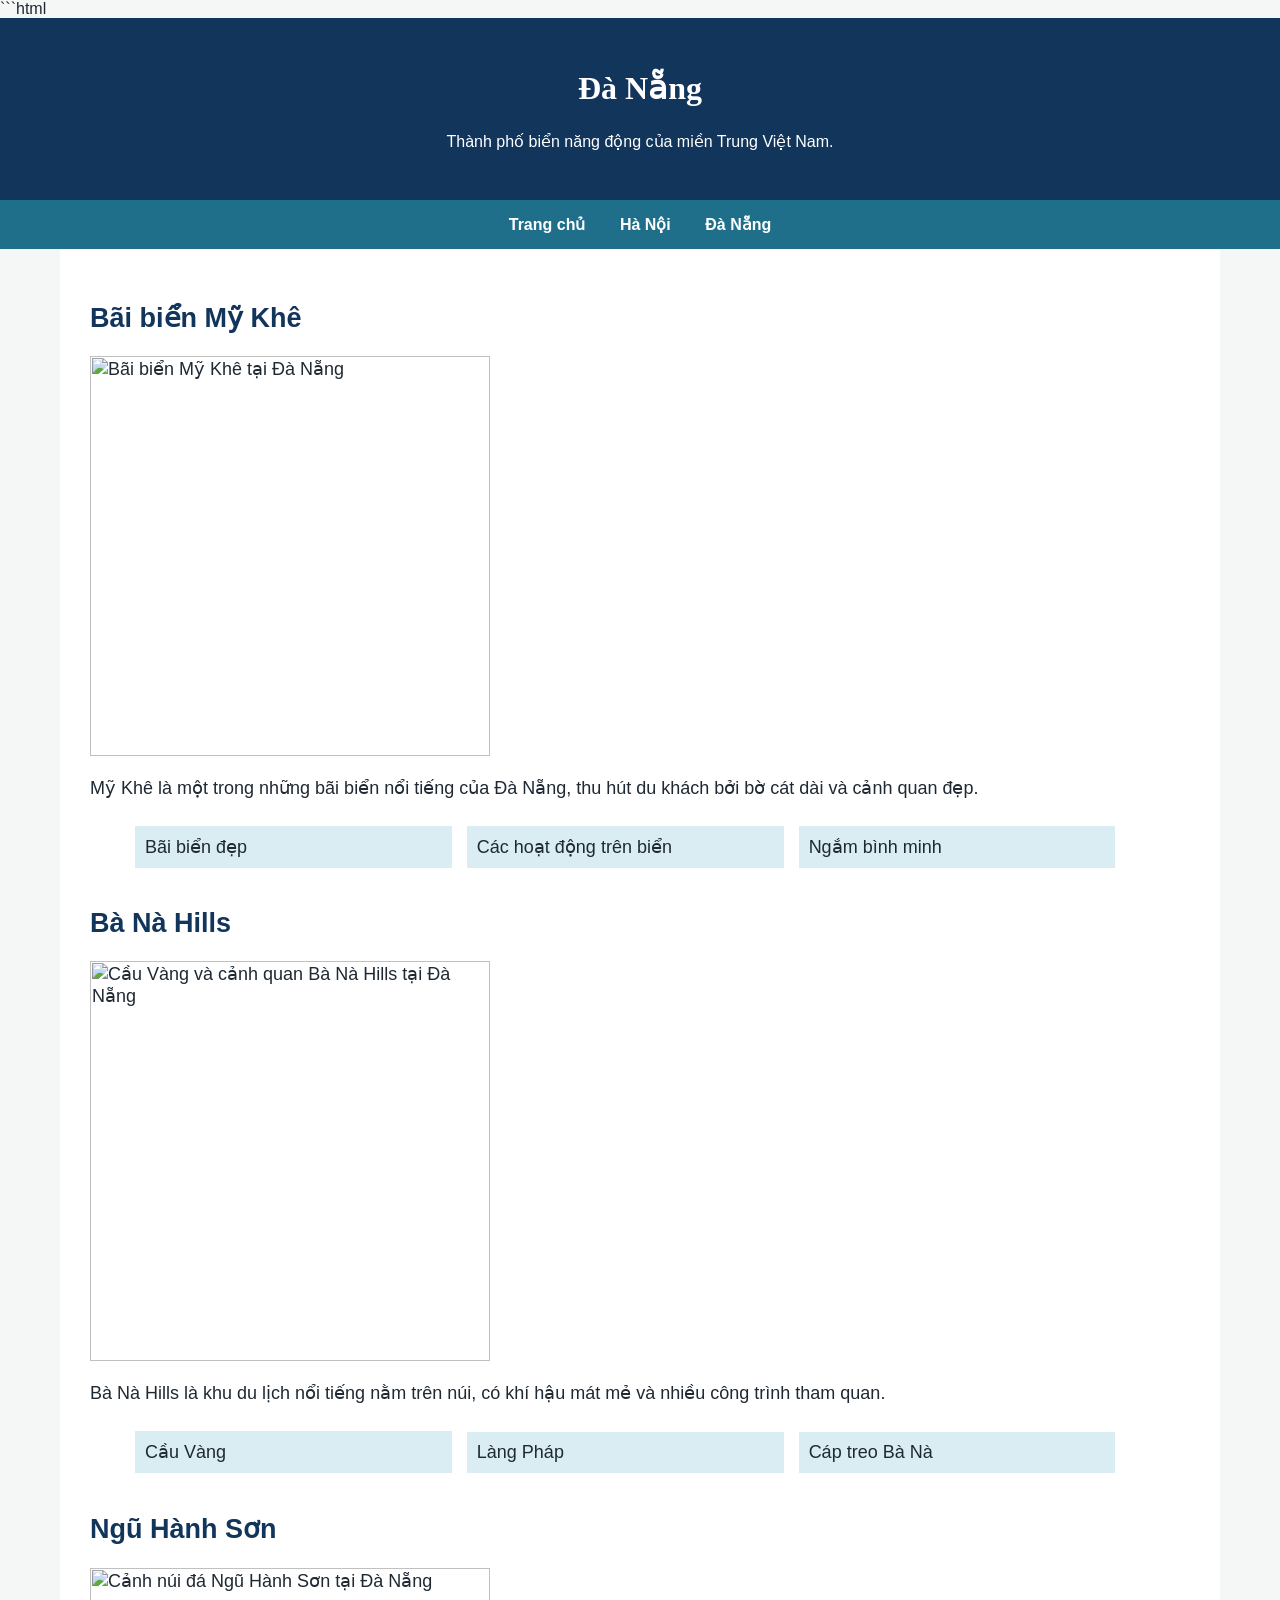
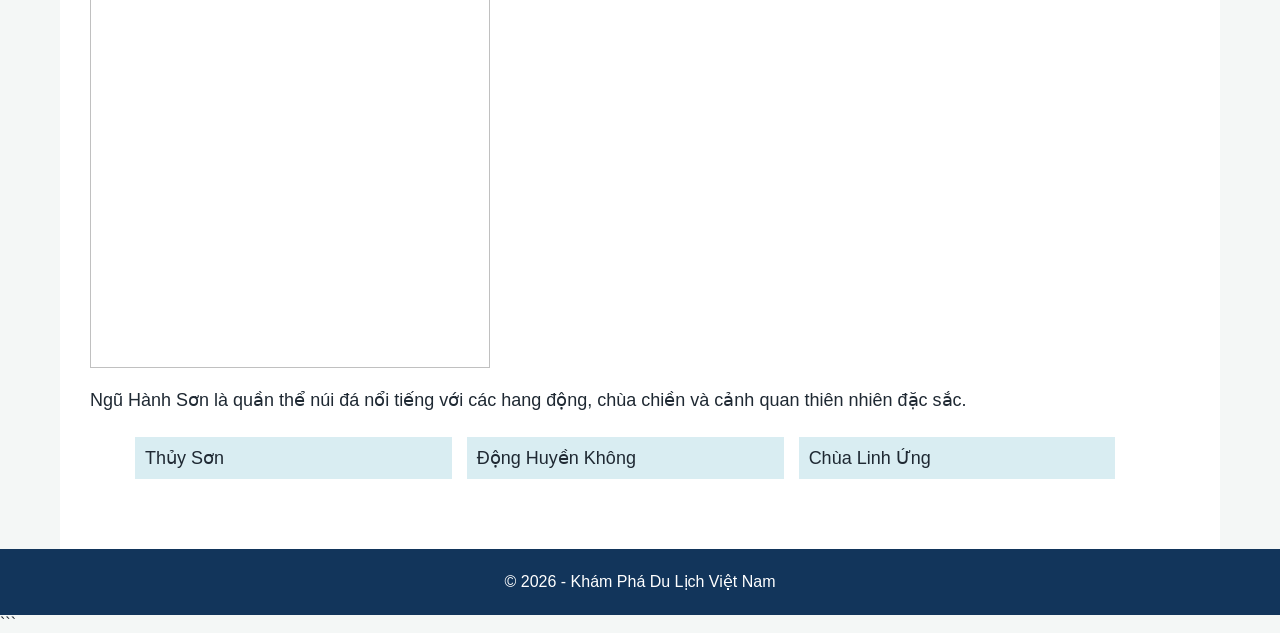
==== danang.html @ aa557054 "Complete CSS Homework 1" ====
```html
<!DOCTYPE html>
<html lang="vi">

<head>
    <meta charset="UTF-8">
    <meta name="viewport" content="width=device-width, initial-scale=1.0">
    <title>Đà Nẵng - Khám Phá Du Lịch Việt Nam</title>
    <link rel="stylesheet" href="style.css">
</head>

<body>

    <header>
        <h1>Đà Nẵng</h1>
        <p>Thành phố biển năng động của miền Trung Việt Nam.</p>
    </header>

    <nav>
        <a href="index.html">Trang chủ</a>
        <a href="hanoi.html">Hà Nội</a>
        <a href="danang.html">Đà Nẵng</a>
    </nav>

    <main>

        <section>
            <h2>Bãi biển Mỹ Khê</h2>

            <img src="https://images.unsplash.com/photo-1559592413-7cec4d0cae2b" alt="Bãi biển Mỹ Khê tại Đà Nẵng"
                width="400" height="250">

            <p>
                Mỹ Khê là một trong những bãi biển nổi tiếng của Đà Nẵng,
                thu hút du khách bởi bờ cát dài và cảnh quan đẹp.
            </p>

            <ul>
                <li>Bãi biển đẹp</li>
                <li>Các hoạt động trên biển</li>
                <li>Ngắm bình minh</li>
            </ul>
        </section>

        <section>
            <h2>Bà Nà Hills</h2>

            <img src="https://images.unsplash.com/photo-1528127269322-539801943592"
                alt="Cầu Vàng và cảnh quan Bà Nà Hills tại Đà Nẵng" width="400" height="250">

            <p>
                Bà Nà Hills là khu du lịch nổi tiếng nằm trên núi,
                có khí hậu mát mẻ và nhiều công trình tham quan.
            </p>

            <ul>
                <li>Cầu Vàng</li>
                <li>Làng Pháp</li>
                <li>Cáp treo Bà Nà</li>
            </ul>
        </section>

        <section>
            <h2>Ngũ Hành Sơn</h2>

            <img src="https://images.unsplash.com/photo-1583417319070-4a69db38a482"
                alt="Cảnh núi đá Ngũ Hành Sơn tại Đà Nẵng" width="400" height="250">

            <p>
                Ngũ Hành Sơn là quần thể núi đá nổi tiếng với các hang động,
                chùa chiền và cảnh quan thiên nhiên đặc sắc.
            </p>

            <ul>
                <li>Thủy Sơn</li>
                <li>Động Huyền Không</li>
                <li>Chùa Linh Ứng</li>
            </ul>
        </section>

    </main>

    <footer>
        <p>&copy; 2026 - Khám Phá Du Lịch Việt Nam</p>
    </footer>

</body>

</html>
```
---- style.css ----
body {
    font-family: Arial, Helvetica, sans-serif;
    font-size: 16px;
    margin: 0;
    background-color: #f4f7f6;
    color: #1f2933;
}

header {
    background-color: #12355b;
    color: #ffffff;
    padding: 30px;
    text-align: center;
}

nav {
    background-color: #1f6f8b;
    padding: 15px;
    text-align: center;
}

nav a {
    color: #ffffff;
    font-weight: bold;
    text-decoration: none;
    margin: 0 15px;
}

nav a:hover {
    text-decoration: underline;
}

main {
    background-color: #ffffff;
    font-size: 18px;
    padding: 30px;
    max-width: 1100px;
    margin: 0 auto;
}

section {
    margin-bottom: 35px;
}

h1 {
    text-align: center;
    font-family: Georgia, "Times New Roman", serif;
    color: #ffffff;
}

h2 {
    color: #12355b;
}

p {
    line-height: 1.6;
}

li {
    display: inline-block;
    width: 28%;
    margin: 5px;
    padding: 10px;
    background-color: #d9edf2;
}

img {
    max-width: 100%;
    height: auto;
}

footer {
    background-color: #12355b;
    color: #ffffff;
    text-align: center;
    padding: 20px;
}

footer p {
    margin: 0;
}

a {
    color: #0645ad;
}

nav a {
    color: #ffffff;
}
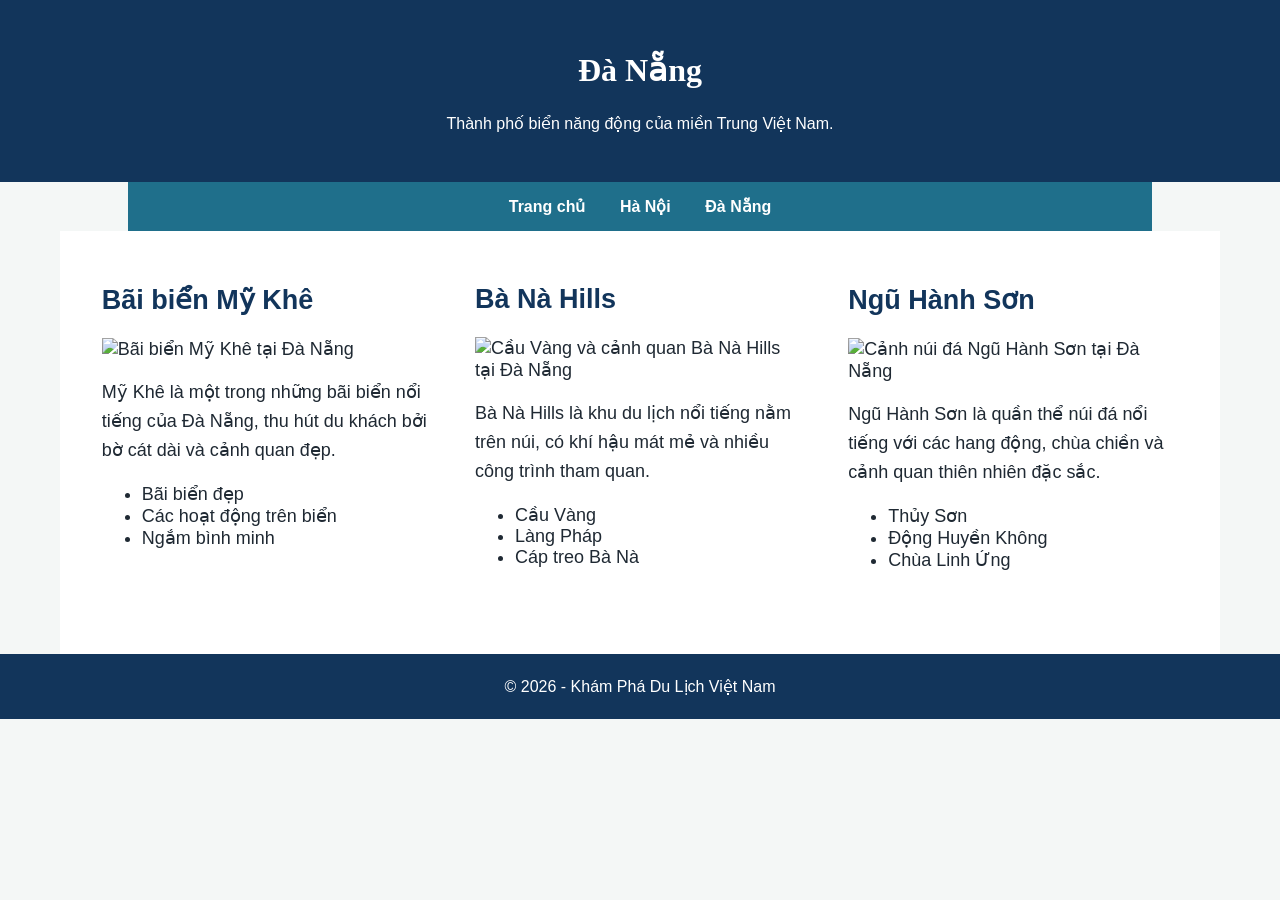
==== commit ca49d2bb: "Complete CSS homework 2" ====
--- a/danang.html
+++ b/danang.html
@@ -1,4 +1,3 @@
-```html
 <!DOCTYPE html>
 <html lang="vi">
 
@@ -11,6 +10,8 @@
 
 <body>
 
+    <a class="skip-link" href="#main-content">Chuyển đến Nội dung chính</a>
+
     <header>
         <h1>Đà Nẵng</h1>
         <p>Thành phố biển năng động của miền Trung Việt Nam.</p>
@@ -22,61 +23,63 @@
         <a href="danang.html">Đà Nẵng</a>
     </nav>
 
-    <main>
+    <main id="main-content">
 
-        <section>
-            <h2>Bãi biển Mỹ Khê</h2>
+        <div class="flex">
+            <section>
+                <h2>Bãi biển Mỹ Khê</h2>
 
-            <img src="https://images.unsplash.com/photo-1559592413-7cec4d0cae2b" alt="Bãi biển Mỹ Khê tại Đà Nẵng"
-                width="400" height="250">
+                <img src="https://commons.wikimedia.org/wiki/Special:FilePath/My_Khe_Beach%2C_Da_Nang%2C_Vietnam.jpg?width=1200"
+                    alt="Bãi biển Mỹ Khê tại Đà Nẵng" width="400" height="250">
 
-            <p>
-                Mỹ Khê là một trong những bãi biển nổi tiếng của Đà Nẵng,
-                thu hút du khách bởi bờ cát dài và cảnh quan đẹp.
-            </p>
+                <p>
+                    Mỹ Khê là một trong những bãi biển nổi tiếng của Đà Nẵng,
+                    thu hút du khách bởi bờ cát dài và cảnh quan đẹp.
+                </p>
 
-            <ul>
-                <li>Bãi biển đẹp</li>
-                <li>Các hoạt động trên biển</li>
-                <li>Ngắm bình minh</li>
-            </ul>
-        </section>
+                <ul>
+                    <li>Bãi biển đẹp</li>
+                    <li>Các hoạt động trên biển</li>
+                    <li>Ngắm bình minh</li>
+                </ul>
+            </section>
 
-        <section>
-            <h2>Bà Nà Hills</h2>
+            <section>
+                <h2>Bà Nà Hills</h2>
 
-            <img src="https://images.unsplash.com/photo-1528127269322-539801943592"
-                alt="Cầu Vàng và cảnh quan Bà Nà Hills tại Đà Nẵng" width="400" height="250">
+                <img src="https://commons.wikimedia.org/wiki/Special:FilePath/Golden_Bridge_at_Ba_Na_Hills_20250718.jpg?width=1200"
+                    alt="Cầu Vàng và cảnh quan Bà Nà Hills tại Đà Nẵng" width="400" height="250">
 
-            <p>
-                Bà Nà Hills là khu du lịch nổi tiếng nằm trên núi,
-                có khí hậu mát mẻ và nhiều công trình tham quan.
-            </p>
+                <p>
+                    Bà Nà Hills là khu du lịch nổi tiếng nằm trên núi,
+                    có khí hậu mát mẻ và nhiều công trình tham quan.
+                </p>
 
-            <ul>
-                <li>Cầu Vàng</li>
-                <li>Làng Pháp</li>
-                <li>Cáp treo Bà Nà</li>
-            </ul>
-        </section>
+                <ul>
+                    <li>Cầu Vàng</li>
+                    <li>Làng Pháp</li>
+                    <li>Cáp treo Bà Nà</li>
+                </ul>
+            </section>
 
-        <section>
-            <h2>Ngũ Hành Sơn</h2>
+            <section>
+                <h2>Ngũ Hành Sơn</h2>
 
-            <img src="https://images.unsplash.com/photo-1583417319070-4a69db38a482"
-                alt="Cảnh núi đá Ngũ Hành Sơn tại Đà Nẵng" width="400" height="250">
+                <img src="https://commons.wikimedia.org/wiki/Special:FilePath/Marble_Mountains%2C_Vietnam.jpg?width=1200"
+                    alt="Cảnh núi đá Ngũ Hành Sơn tại Đà Nẵng" width="400" height="250">
 
-            <p>
-                Ngũ Hành Sơn là quần thể núi đá nổi tiếng với các hang động,
-                chùa chiền và cảnh quan thiên nhiên đặc sắc.
-            </p>
+                <p>
+                    Ngũ Hành Sơn là quần thể núi đá nổi tiếng với các hang động,
+                    chùa chiền và cảnh quan thiên nhiên đặc sắc.
+                </p>
 
-            <ul>
-                <li>Thủy Sơn</li>
-                <li>Động Huyền Không</li>
-                <li>Chùa Linh Ứng</li>
-            </ul>
-        </section>
+                <ul>
+                    <li>Thủy Sơn</li>
+                    <li>Động Huyền Không</li>
+                    <li>Chùa Linh Ứng</li>
+                </ul>
+            </section>
+        </div>
 
     </main>
 
@@ -86,5 +89,4 @@
 
 </body>
 
-</html>
-```+</html>
--- a/style.css
+++ b/style.css
@@ -4,6 +4,22 @@
     margin: 0;
     background-color: #f4f7f6;
     color: #1f2933;
+}
+
+.skip-link {
+    position: absolute;
+    left: -9999px;
+    top: 0;
+    background-color: #ffffff;
+    color: #12355b;
+    padding: 10px 14px;
+    font-weight: bold;
+    z-index: 1000;
+}
+
+.skip-link:focus {
+    left: 10px;
+    top: 10px;
 }
 
 header {
@@ -14,9 +30,13 @@
 }
 
 nav {
+    display: inline-block;
+    width: 80%;
+    margin-left: 10%;
     background-color: #1f6f8b;
     padding: 15px;
     text-align: center;
+    box-sizing: border-box;
 }
 
 nav a {
@@ -26,8 +46,13 @@
     margin: 0 15px;
 }
 
-nav a:hover {
+nav a:hover,
+nav a:focus {
     text-decoration: underline;
+}
+
+nav img {
+    width: 10%;
 }
 
 main {
@@ -56,6 +81,7 @@
     line-height: 1.6;
 }
 
+/*
 li {
     display: inline-block;
     width: 28%;
@@ -63,10 +89,34 @@
     padding: 10px;
     background-color: #d9edf2;
 }
+*/
 
 img {
     max-width: 100%;
     height: auto;
+}
+
+.grid {
+    display: grid;
+    grid-template-columns: 40% 40%;
+    justify-content: space-around;
+    align-items: start;
+    row-gap: 30px;
+}
+
+.grid img {
+    width: 100%;
+}
+
+.flex {
+    display: flex;
+    flex-wrap: wrap;
+    justify-content: space-around;
+    gap: 20px;
+}
+
+.flex section {
+    flex: 0 1 30%;
 }
 
 footer {
@@ -86,4 +136,24 @@
 
 nav a {
     color: #ffffff;
+}
+
+@media (max-width: 700px) {
+    nav {
+        width: 100%;
+        margin-left: 0;
+    }
+
+    nav a {
+        display: block;
+        margin: 8px 0;
+    }
+
+    .grid {
+        grid-template-columns: 100%;
+    }
+
+    .flex section {
+        flex-basis: 100%;
+    }
 }
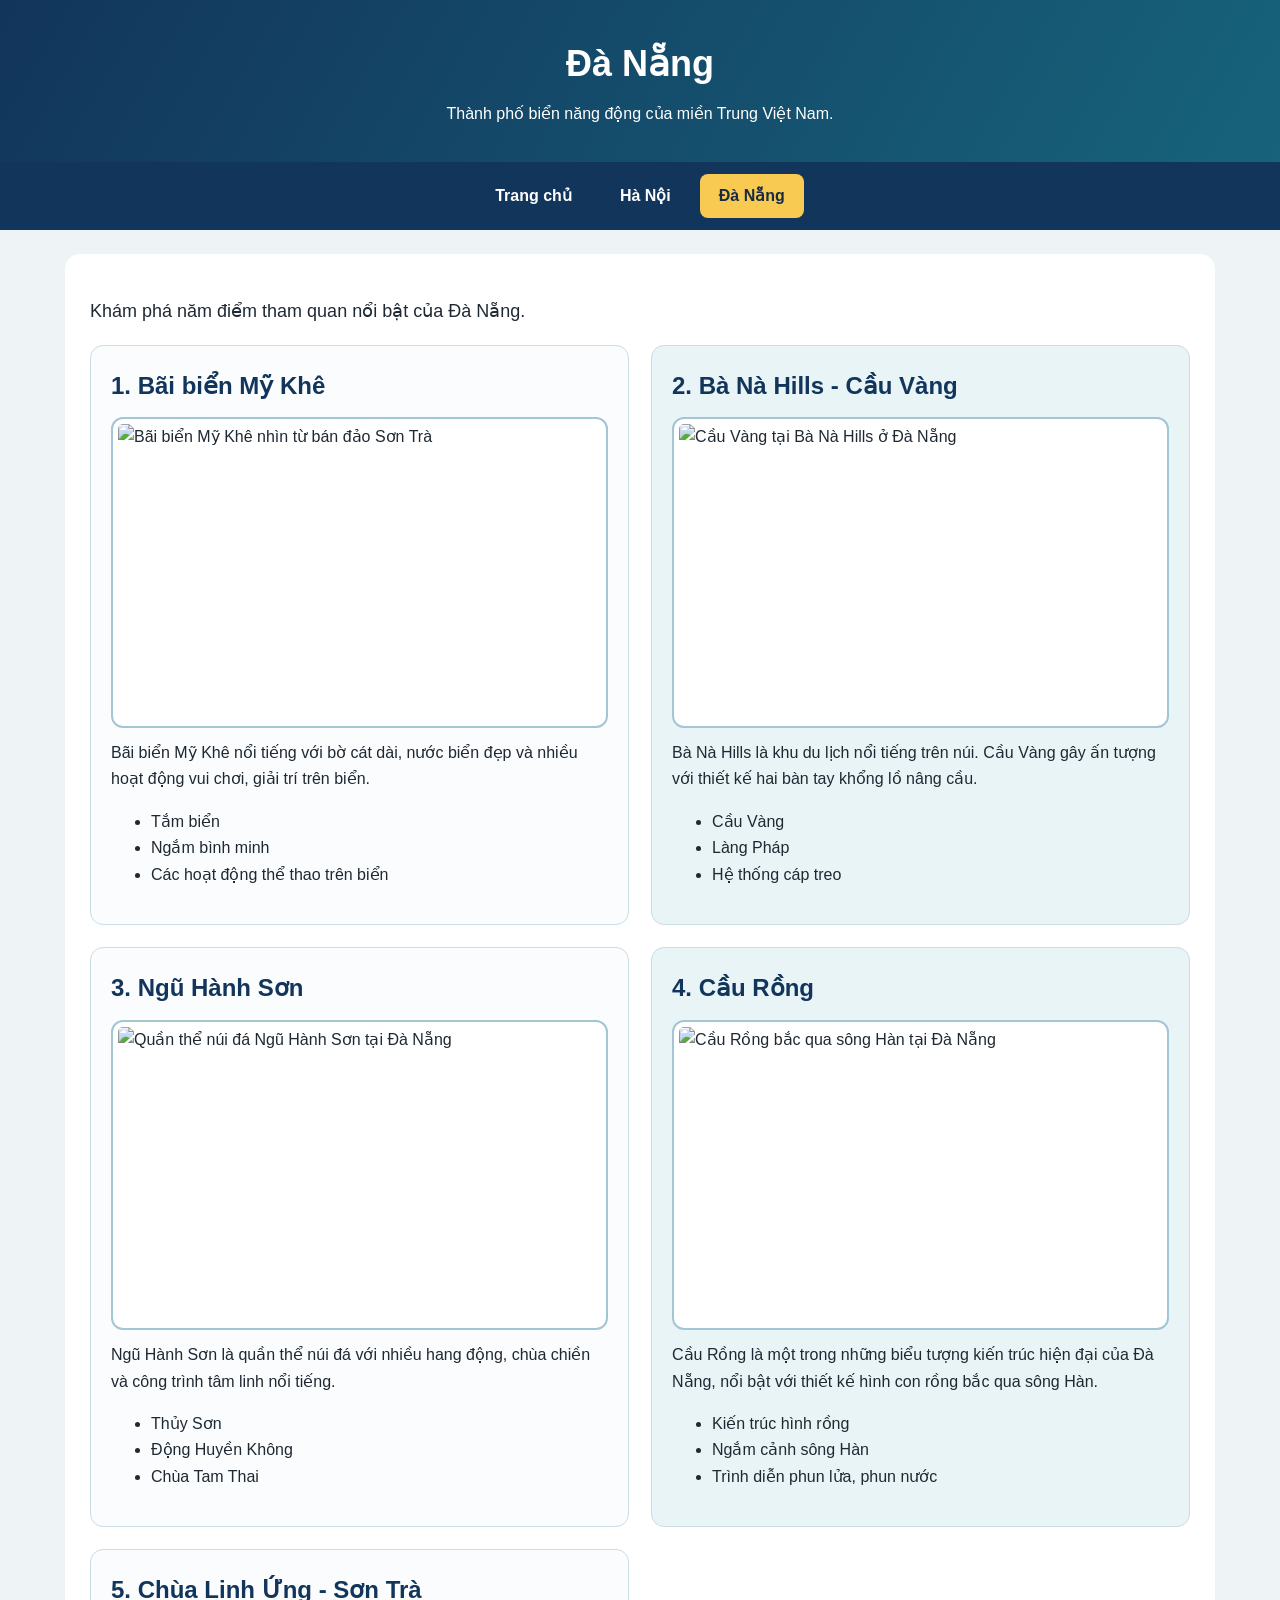
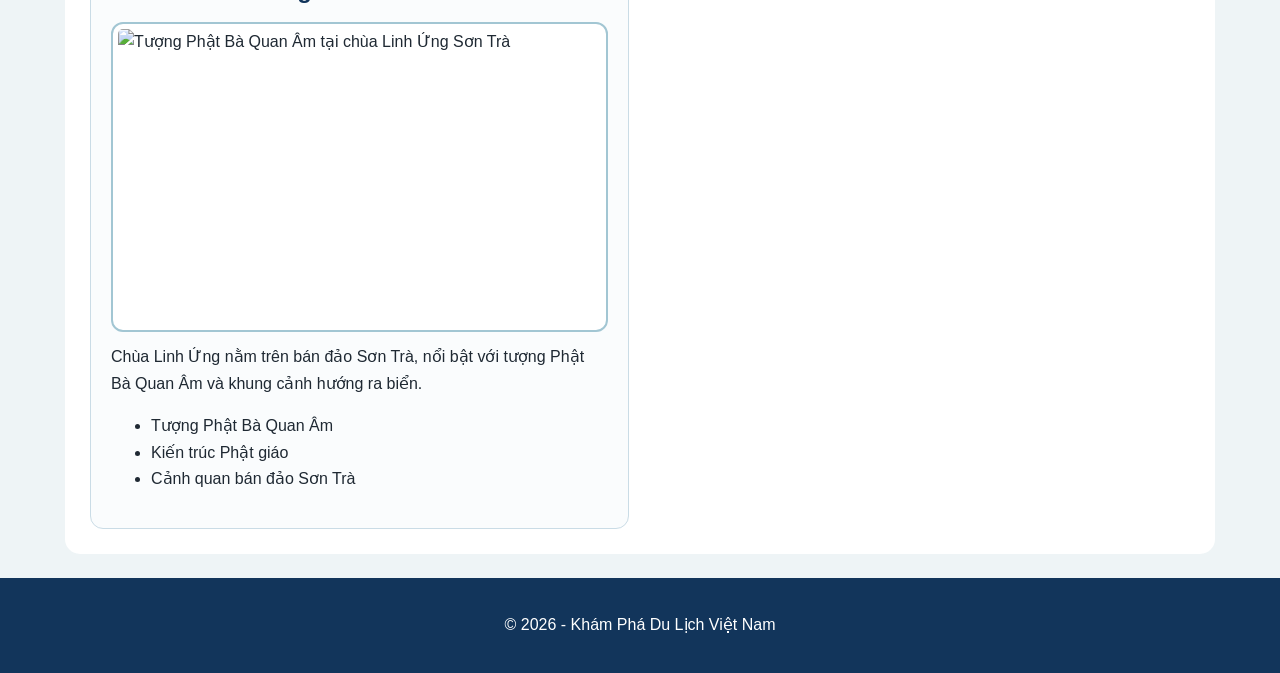
==== commit 85c908c0: "Complete travel website with Grid, Flexbox and accessibility" ====
--- a/danang.html
+++ b/danang.html
@@ -9,84 +9,113 @@
 </head>
 
 <body>
-
-    <a class="skip-link" href="#main-content">Chuyển đến Nội dung chính</a>
+    <a class="skip-link" href="#main-content">
+        Chuyển đến Nội dung chính
+    </a>
 
     <header>
         <h1>Đà Nẵng</h1>
         <p>Thành phố biển năng động của miền Trung Việt Nam.</p>
     </header>
 
-    <nav>
+    <nav aria-label="Điều hướng chính">
         <a href="index.html">Trang chủ</a>
         <a href="hanoi.html">Hà Nội</a>
-        <a href="danang.html">Đà Nẵng</a>
+        <a href="danang.html" aria-current="page">Đà Nẵng</a>
     </nav>
 
-    <main id="main-content">
+    <main id="main-content" tabindex="-1">
+        <p class="lead">
+            Khám phá năm điểm tham quan nổi bật của Đà Nẵng.
+        </p>
 
-        <div class="flex">
-            <section>
-                <h2>Bãi biển Mỹ Khê</h2>
-
-                <img src="https://commons.wikimedia.org/wiki/Special:FilePath/My_Khe_Beach%2C_Da_Nang%2C_Vietnam.jpg?width=1200"
-                    alt="Bãi biển Mỹ Khê tại Đà Nẵng" width="400" height="250">
-
+        <div class="grid">
+            <section class="place-card">
+                <h2>1. Bãi biển Mỹ Khê</h2>
+                <img src="https://commons.wikimedia.org/wiki/Special:FilePath/My_Khe_Beach_seen_from_the_Son_Tra_Mountain.jpg?width=960"
+                    alt="Bãi biển Mỹ Khê nhìn từ bán đảo Sơn Trà" width="480" height="300" loading="lazy">
                 <p>
-                    Mỹ Khê là một trong những bãi biển nổi tiếng của Đà Nẵng,
-                    thu hút du khách bởi bờ cát dài và cảnh quan đẹp.
+                    Bãi biển Mỹ Khê nổi tiếng với bờ cát
+                    dài, nước biển đẹp và nhiều hoạt động
+                    vui chơi, giải trí trên biển.
                 </p>
-
                 <ul>
-                    <li>Bãi biển đẹp</li>
-                    <li>Các hoạt động trên biển</li>
+                    <li>Tắm biển</li>
                     <li>Ngắm bình minh</li>
+                    <li>Các hoạt động thể thao trên biển</li>
                 </ul>
             </section>
 
-            <section>
-                <h2>Bà Nà Hills</h2>
-
-                <img src="https://commons.wikimedia.org/wiki/Special:FilePath/Golden_Bridge_at_Ba_Na_Hills_20250718.jpg?width=1200"
-                    alt="Cầu Vàng và cảnh quan Bà Nà Hills tại Đà Nẵng" width="400" height="250">
-
+            <section class="place-card">
+                <h2>2. Bà Nà Hills - Cầu Vàng</h2>
+                <img src="https://commons.wikimedia.org/wiki/Special:FilePath/Da_Nang_Golden_Bridge%2C_Sun_World_Ba_Na_Hills.jpg?width=960"
+                    alt="Cầu Vàng tại Bà Nà Hills ở Đà Nẵng" width="480" height="300" loading="lazy">
                 <p>
-                    Bà Nà Hills là khu du lịch nổi tiếng nằm trên núi,
-                    có khí hậu mát mẻ và nhiều công trình tham quan.
+                    Bà Nà Hills là khu du lịch nổi tiếng
+                    trên núi. Cầu Vàng gây ấn tượng với
+                    thiết kế hai bàn tay khổng lồ nâng cầu.
                 </p>
-
                 <ul>
                     <li>Cầu Vàng</li>
                     <li>Làng Pháp</li>
-                    <li>Cáp treo Bà Nà</li>
+                    <li>Hệ thống cáp treo</li>
                 </ul>
             </section>
 
-            <section>
-                <h2>Ngũ Hành Sơn</h2>
-
-                <img src="https://commons.wikimedia.org/wiki/Special:FilePath/Marble_Mountains%2C_Vietnam.jpg?width=1200"
-                    alt="Cảnh núi đá Ngũ Hành Sơn tại Đà Nẵng" width="400" height="250">
-
+            <section class="place-card">
+                <h2>3. Ngũ Hành Sơn</h2>
+                <img src="https://commons.wikimedia.org/wiki/Special:FilePath/Marble_Mountains%2C_Vietnam.jpg?width=960"
+                    alt="Quần thể núi đá Ngũ Hành Sơn tại Đà Nẵng" width="480" height="300" loading="lazy">
                 <p>
-                    Ngũ Hành Sơn là quần thể núi đá nổi tiếng với các hang động,
-                    chùa chiền và cảnh quan thiên nhiên đặc sắc.
+                    Ngũ Hành Sơn là quần thể núi đá
+                    với nhiều hang động, chùa chiền
+                    và công trình tâm linh nổi tiếng.
                 </p>
-
                 <ul>
                     <li>Thủy Sơn</li>
                     <li>Động Huyền Không</li>
-                    <li>Chùa Linh Ứng</li>
+                    <li>Chùa Tam Thai</li>
+                </ul>
+            </section>
+
+            <section class="place-card">
+                <h2>4. Cầu Rồng</h2>
+                <img src="https://commons.wikimedia.org/wiki/Special:FilePath/Remote_view_of_the_Dragon_Bridge_in_Da_Nang.jpg?width=960"
+                    alt="Cầu Rồng bắc qua sông Hàn tại Đà Nẵng" width="480" height="300" loading="lazy">
+                <p>
+                    Cầu Rồng là một trong những biểu tượng
+                    kiến trúc hiện đại của Đà Nẵng,
+                    nổi bật với thiết kế hình con rồng
+                    bắc qua sông Hàn.
+                </p>
+                <ul>
+                    <li>Kiến trúc hình rồng</li>
+                    <li>Ngắm cảnh sông Hàn</li>
+                    <li>Trình diễn phun lửa, phun nước</li>
+                </ul>
+            </section>
+
+            <section class="place-card">
+                <h2>5. Chùa Linh Ứng - Sơn Trà</h2>
+                <img src="https://commons.wikimedia.org/wiki/Special:FilePath/Lady_Buddha_Da_Nang.jpg?width=960"
+                    alt="Tượng Phật Bà Quan Âm tại chùa Linh Ứng Sơn Trà" width="480" height="300" loading="lazy">
+                <p>
+                    Chùa Linh Ứng nằm trên bán đảo Sơn Trà,
+                    nổi bật với tượng Phật Bà Quan Âm
+                    và khung cảnh hướng ra biển.
+                </p>
+                <ul>
+                    <li>Tượng Phật Bà Quan Âm</li>
+                    <li>Kiến trúc Phật giáo</li>
+                    <li>Cảnh quan bán đảo Sơn Trà</li>
                 </ul>
             </section>
         </div>
-
     </main>
 
     <footer>
         <p>&copy; 2026 - Khám Phá Du Lịch Việt Nam</p>
     </footer>
-
 </body>
 
 </html>
--- a/style.css
+++ b/style.css
@@ -1,159 +1,170 @@
+* {
+    box-sizing: border-box;
+}
+
 body {
+    margin: 0;
     font-family: Arial, Helvetica, sans-serif;
     font-size: 16px;
-    margin: 0;
-    background-color: #f4f7f6;
+    line-height: 1.65;
+    background-color: #eef4f6;
     color: #1f2933;
 }
 
 .skip-link {
     position: absolute;
-    left: -9999px;
-    top: 0;
-    background-color: #ffffff;
+    top: -100px;
+    left: 12px;
+    padding: 10px 15px;
+    background: white;
     color: #12355b;
-    padding: 10px 14px;
-    font-weight: bold;
-    z-index: 1000;
+    z-index: 100;
+    border: 2px solid #12355b;
+    border-radius: 8px;
 }
 
 .skip-link:focus {
-    left: 10px;
-    top: 10px;
+    top: 12px;
 }
 
 header {
-    background-color: #12355b;
-    color: #ffffff;
-    padding: 30px;
+    background: linear-gradient(120deg, #12355b, #17637b);
+    color: white;
     text-align: center;
+    padding: 34px 18px;
+}
+
+header h1 {
+    font-size: 36px;
+    margin: 0;
+}
+
+header p {
+    margin: 8px 0 0;
 }
 
 nav {
-    display: inline-block;
-    width: 80%;
-    margin-left: 10%;
-    background-color: #1f6f8b;
-    padding: 15px;
-    text-align: center;
-    box-sizing: border-box;
+    display: flex;
+    justify-content: center;
+    flex-wrap: wrap;
+    gap: 10px;
+    padding: 12px;
+    background: #12355b;
 }
 
 nav a {
-    color: #ffffff;
+    color: white;
     font-weight: bold;
+    padding: 9px 19px;
+    border-radius: 8px;
     text-decoration: none;
-    margin: 0 15px;
+    transition: background 0.2s, transform 0.2s;
 }
 
 nav a:hover,
-nav a:focus {
-    text-decoration: underline;
+nav a:focus-visible {
+    background: #287d93;
+    transform: translateY(-2px);
 }
 
-nav img {
-    width: 10%;
+nav a[aria-current="page"] {
+    background: #f8ca52;
+    color: #172c42;
+}
+
+a:focus-visible {
+    outline: 3px solid #e5a900;
+    outline-offset: 3px;
 }
 
 main {
-    background-color: #ffffff;
-    font-size: 18px;
-    padding: 30px;
-    max-width: 1100px;
-    margin: 0 auto;
-}
-
-section {
-    margin-bottom: 35px;
-}
-
-h1 {
-    text-align: center;
-    font-family: Georgia, "Times New Roman", serif;
-    color: #ffffff;
+    max-width: 1150px;
+    margin: 24px auto;
+    padding: 25px;
+    background: white;
+    border-radius: 15px;
 }
 
 h2 {
     color: #12355b;
+    margin: 0 0 12px;
 }
 
-p {
-    line-height: 1.6;
+.lead {
+    font-size: 18px;
 }
 
-/*
-li {
-    display: inline-block;
-    width: 28%;
-    margin: 5px;
-    padding: 10px;
-    background-color: #d9edf2;
+.grid,
+.home-grid {
+    display: grid;
+    grid-template-columns: repeat(2, minmax(0, 1fr));
+    gap: 22px;
 }
-*/
+
+.place-card {
+    min-width: 0;
+    border: 1px solid #cadce6;
+    border-radius: 13px;
+    padding: 20px;
+    background: #fafcfd;
+    transition: transform 0.2s, box-shadow 0.2s;
+}
+
+.place-card:hover {
+    transform: translateY(-4px);
+    box-shadow: 0 8px 25px rgba(18, 53, 91, 0.12);
+}
+
+.grid .place-card:nth-child(even) {
+    background: #e8f4f6;
+}
 
 img {
-    max-width: 100%;
+    display: block;
+    width: 100%;
     height: auto;
+    aspect-ratio: 8 / 5;
+    object-fit: cover;
+    border: 2px solid #a2c6d3;
+    padding: 5px;
+    border-radius: 12px;
+    background: white;
 }
 
-.grid {
-    display: grid;
-    grid-template-columns: 40% 40%;
-    justify-content: space-around;
-    align-items: start;
-    row-gap: 30px;
+.place-card p {
+    margin: 12px 0;
 }
 
-.grid img {
-    width: 100%;
-}
-
-.flex {
-    display: flex;
-    flex-wrap: wrap;
-    justify-content: space-around;
-    gap: 20px;
-}
-
-.flex section {
-    flex: 0 1 30%;
+.explore {
+    color: #075285;
+    font-weight: bold;
 }
 
 footer {
-    background-color: #12355b;
-    color: #ffffff;
     text-align: center;
-    padding: 20px;
-}
-
-footer p {
-    margin: 0;
-}
-
-a {
-    color: #0645ad;
-}
-
-nav a {
-    color: #ffffff;
+    padding: 18px 14px;
+    background: #12355b;
+    color: white;
 }
 
 @media (max-width: 700px) {
-    nav {
-        width: 100%;
-        margin-left: 0;
+    main {
+        margin: 12px;
+        padding: 15px;
     }
 
-    nav a {
-        display: block;
-        margin: 8px 0;
+    .grid,
+    .home-grid {
+        grid-template-columns: 1fr;
     }
+}
 
-    .grid {
-        grid-template-columns: 100%;
-    }
+@media (prefers-reduced-motion: reduce) {
 
-    .flex section {
-        flex-basis: 100%;
+    *,
+    *::before,
+    *::after {
+        transition: none !important;
+        scroll-behavior: auto !important;
     }
 }
